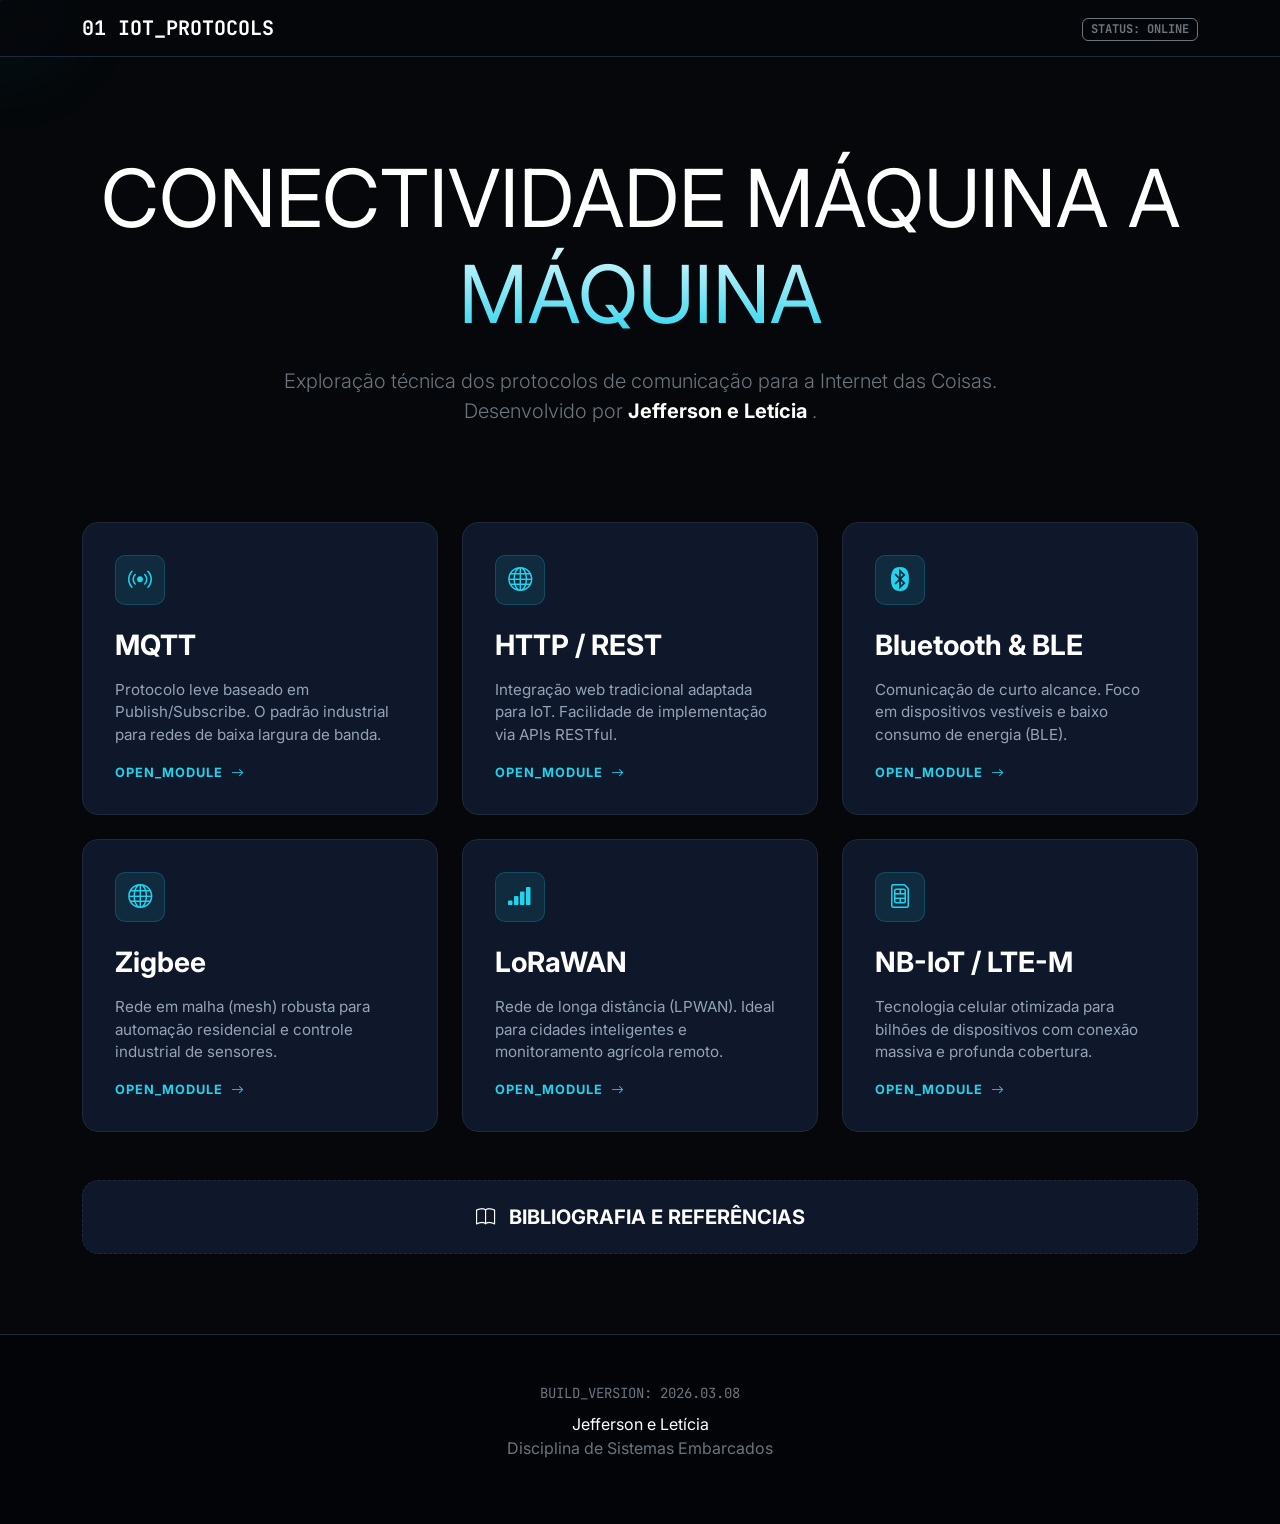
==== index.html @ f42159b2 "Add files via upload" ====
<!DOCTYPE html>
<html lang="pt-br">

<head>
    <meta charset="UTF-8">
    <meta name="viewport" content="width=device-width, initial-scale=1.0">
    <title>IoT Protocols | Jefferson e Letícia</title>
    <link href="https://cdn.jsdelivr.net/npm/bootstrap@5.3.0/dist/css/bootstrap.min.css" rel="stylesheet">
    <link rel="stylesheet" href="https://cdn.jsdelivr.net/npm/bootstrap-icons@1.11.1/font/bootstrap-icons.css">
    <link rel="icon" type="image/x-icon" href="https://cdn-icons-png.flaticon.com/512/2103/2103633.png">
    <link
        href="https://fonts.googleapis.com/css2?family=JetBrains+Mono:wght@400;700&family=Inter:wght@400;800&display=swap"
        rel="stylesheet">

    <link rel="stylesheet" href="css/style.css">

</head>

<body>

    <div id="cursor-glow" class="glow-point"></div>

    <nav class="navbar navbar-expand-lg navbar-dark fixed-top">
        <div class="container">
            <a class="navbar-brand code-font fw-bold" href="index.html">
                <span class="text-cyan">01</span> IOT_PROTOCOLS
            </a>
            <div class="ms-auto d-none d-md-block">
                <span class="badge border border-secondary text-secondary code-font">STATUS: ONLINE</span>
            </div>
        </div>
    </nav>

    <header class="container text-center" style="padding-top: 150px; padding-bottom: 80px;">
        <h1 class="hero-title mb-4">CONECTIVIDADE MÁQUINA A MÁQUINA</h1>
        <p class="lead text-secondary mx-auto col-md-8">
            Exploração técnica dos protocolos de comunicação para a Internet das Coisas.
            Desenvolvido por <span class="text-white fw-bold"> Jefferson e Letícia </span>.
        </p>
    </header>

    <main class="container">
        <div class="row g-4">

            <div class="col-lg-4 col-md-6">
                <a href="mqtt.html" class="iot-card">
                    <div class="icon-hex"><i class="bi bi-broadcast"></i></div>
                    <h3 class="card-title">MQTT</h3>
                    <p class="card-text">Protocolo leve baseado em Publish/Subscribe. O padrão industrial para redes de
                        baixa largura de banda.</p>
                    <div class="btn-link">OPEN_MODULE <i class="bi bi-arrow-right"></i></div>
                </a>
            </div>

            <div class="col-lg-4 col-md-6">
                <a href="http.html" class="iot-card">
                    <div class="icon-hex"><i class="bi bi-globe"></i></div>
                    <h3 class="card-title">HTTP / REST</h3>
                    <p class="card-text">Integração web tradicional adaptada para IoT. Facilidade de implementação via
                        APIs RESTful.</p>
                    <div class="btn-link">OPEN_MODULE <i class="bi bi-arrow-right"></i></div>
                </a>
            </div>

            <div class="col-lg-4 col-md-6">
                <a href="bluetooth.html" class="iot-card">
                    <div class="icon-hex"><i class="bi bi-bluetooth"></i></div>
                    <h3 class="card-title">Bluetooth & BLE</h3>
                    <p class="card-text">Comunicação de curto alcance. Foco em dispositivos vestíveis e baixo consumo de
                        energia (BLE).</p>
                    <div class="btn-link">OPEN_MODULE <i class="bi bi-arrow-right"></i></div>
                </a>
            </div>

            <div class="col-lg-4 col-md-6">
                <a href="zigbee.html" class="iot-card">
                    <div class="icon-hex"><i class="bi bi-globe"></i></div>
                    <h3 class="card-title">Zigbee</h3>
                    <p class="card-text">Rede em malha (mesh) robusta para automação residencial e controle industrial
                        de sensores.</p>
                    <div class="btn-link">OPEN_MODULE <i class="bi bi-arrow-right"></i></div>
                </a>
            </div>

            <div class="col-lg-4 col-md-6">
                <a href="lorawan.html" class="iot-card">
                    <div class="icon-hex"><i class="bi bi-reception-4"></i></div>
                    <h3 class="card-title">LoRaWAN</h3>
                    <p class="card-text">Rede de longa distância (LPWAN). Ideal para cidades inteligentes e
                        monitoramento agrícola remoto.</p>
                    <div class="btn-link">OPEN_MODULE <i class="bi bi-arrow-right"></i></div>
                </a>
            </div>

            <div class="col-lg-4 col-md-6">
                <a href="nb-iot.html" class="iot-card">
                    <div class="icon-hex"><i class="bi bi-sim"></i></div>
                    <h3 class="card-title">NB-IoT / LTE-M</h3>
                    <p class="card-text">Tecnologia celular otimizada para bilhões de dispositivos com conexão massiva e
                        profunda cobertura.</p>
                    <div class="btn-link">OPEN_MODULE <i class="bi bi-arrow-right"></i></div>
                </a>
            </div>

        </div>

        <div class="row mt-5">
            <div class="col-12">
                <a href="referencias.html" class="iot-card text-center py-4 border-dashed"
                    style="border-style: dashed;">
                    <h5 class="card-title mb-0"><i class="bi bi-book me-2"></i> BIBLIOGRAFIA E REFERÊNCIAS</h5>
                </a>
            </div>
        </div>
    </main>

    <footer class="text-center">
        <div class="container">
            <p class="code-font text-secondary small mb-2">BUILD_VERSION: 2026.03.08</p>
            <p class="text-white mb-0">Jefferson e Letícia</p>
            <p class="text-secondary x-small">Disciplina de Sistemas Embarcados</p>
        </div>
    </footer>

    <script src="https://cdn.jsdelivr.net/npm/bootstrap@5.3.0/dist/js/bootstrap.bundle.min.js"></script>
    <script>
        const glow = document.getElementById('cursor-glow');
        document.addEventListener('mousemove', (e) => {
            glow.style.left = e.pageX + 'px';
            glow.style.top = e.pageY + 'px';
        });

        document.querySelectorAll('.iot-card').forEach(card => {
            card.addEventListener('mouseenter', () => {
                glow.style.boxShadow = '0 0 150px 80px rgba(34, 211, 238, 0.2)';
            });
            card.addEventListener('mouseleave', () => {
                glow.style.boxShadow = '0 0 100px 50px rgba(34, 211, 238, 0.1)';
            });
        });
    </script>
</body>

</html>
---- css/style.css ----
:root {
    --bg: #05070a;
    --card-bg: #0f172a;
    --cyan: #22d3ee;
    --white: #ffffff;
    --gray: #94a3b8;
}

body {
    background-color: var(--bg);
    color: var(--white);
    font-family: 'Inter', sans-serif;
    overflow-x: hidden;
}

.code-font {
    font-family: 'JetBrains Mono', monospace;
}

.navbar {
    background: rgba(5, 7, 10, 0.8);
    backdrop-filter: blur(10px);
    border-bottom: 1px solid #1e293b;
}

.hero-title {
    font-size: clamp(2.5rem, 8vw, 5rem);
    font-weight: 400;
    background: linear-gradient(to bottom, #ffffff 40%, #22d3ee 100%);
    -webkit-background-clip: text;
    background-clip: text;
    -webkit-text-fill-color: transparent;
    color: transparent;
}

.iot-card {
    background: var(--card-bg);
    border: 1px solid #1e293b;
    border-radius: 16px;
    padding: 2rem;
    height: 100%;
    transition: all 0.3s ease;
    position: relative;
    text-decoration: none;
    display: flex;
    flex-direction: column;
}

.iot-card:hover {
    border-color: var(--cyan);
    transform: translateY(-5px);
    box-shadow: 0 0 30px rgba(34, 211, 238, 0.1);
}

.icon-hex {
    width: 50px;
    height: 50px;
    background: rgba(34, 211, 238, 0.1);
    color: var(--cyan);
    display: flex;
    align-items: center;
    justify-content: center;
    border-radius: 10px;
    margin-bottom: 1.5rem;
    font-size: 1.5rem;
    border: 1px solid rgba(34, 211, 238, 0.2);
}

.card-title {
    color: var(--white);
    font-weight: 700;
    margin-bottom: 1rem;
}

.card-text {
    color: var(--gray);
    font-size: 0.95rem;
    line-height: 1.5;
}

.btn-link {
    margin-top: auto;
    color: var(--cyan);
    text-decoration: none;
    font-weight: 700;
    font-size: 0.8rem;
    letter-spacing: 1px;
    display: flex;
    align-items: center;
    gap: 8px;
}

footer {
    border-top: 1px solid #1e293b;
    padding: 3rem 0;
    margin-top: 5rem;
    background: #020408;
}

.glow-point {
    position: absolute;
    width: 1px;
    height: 1px;
    background: var(--cyan);
    box-shadow: 0 0 100px 50px rgba(34, 211, 238, 0.1);
    z-index: -1;
    pointer-events: none;
}
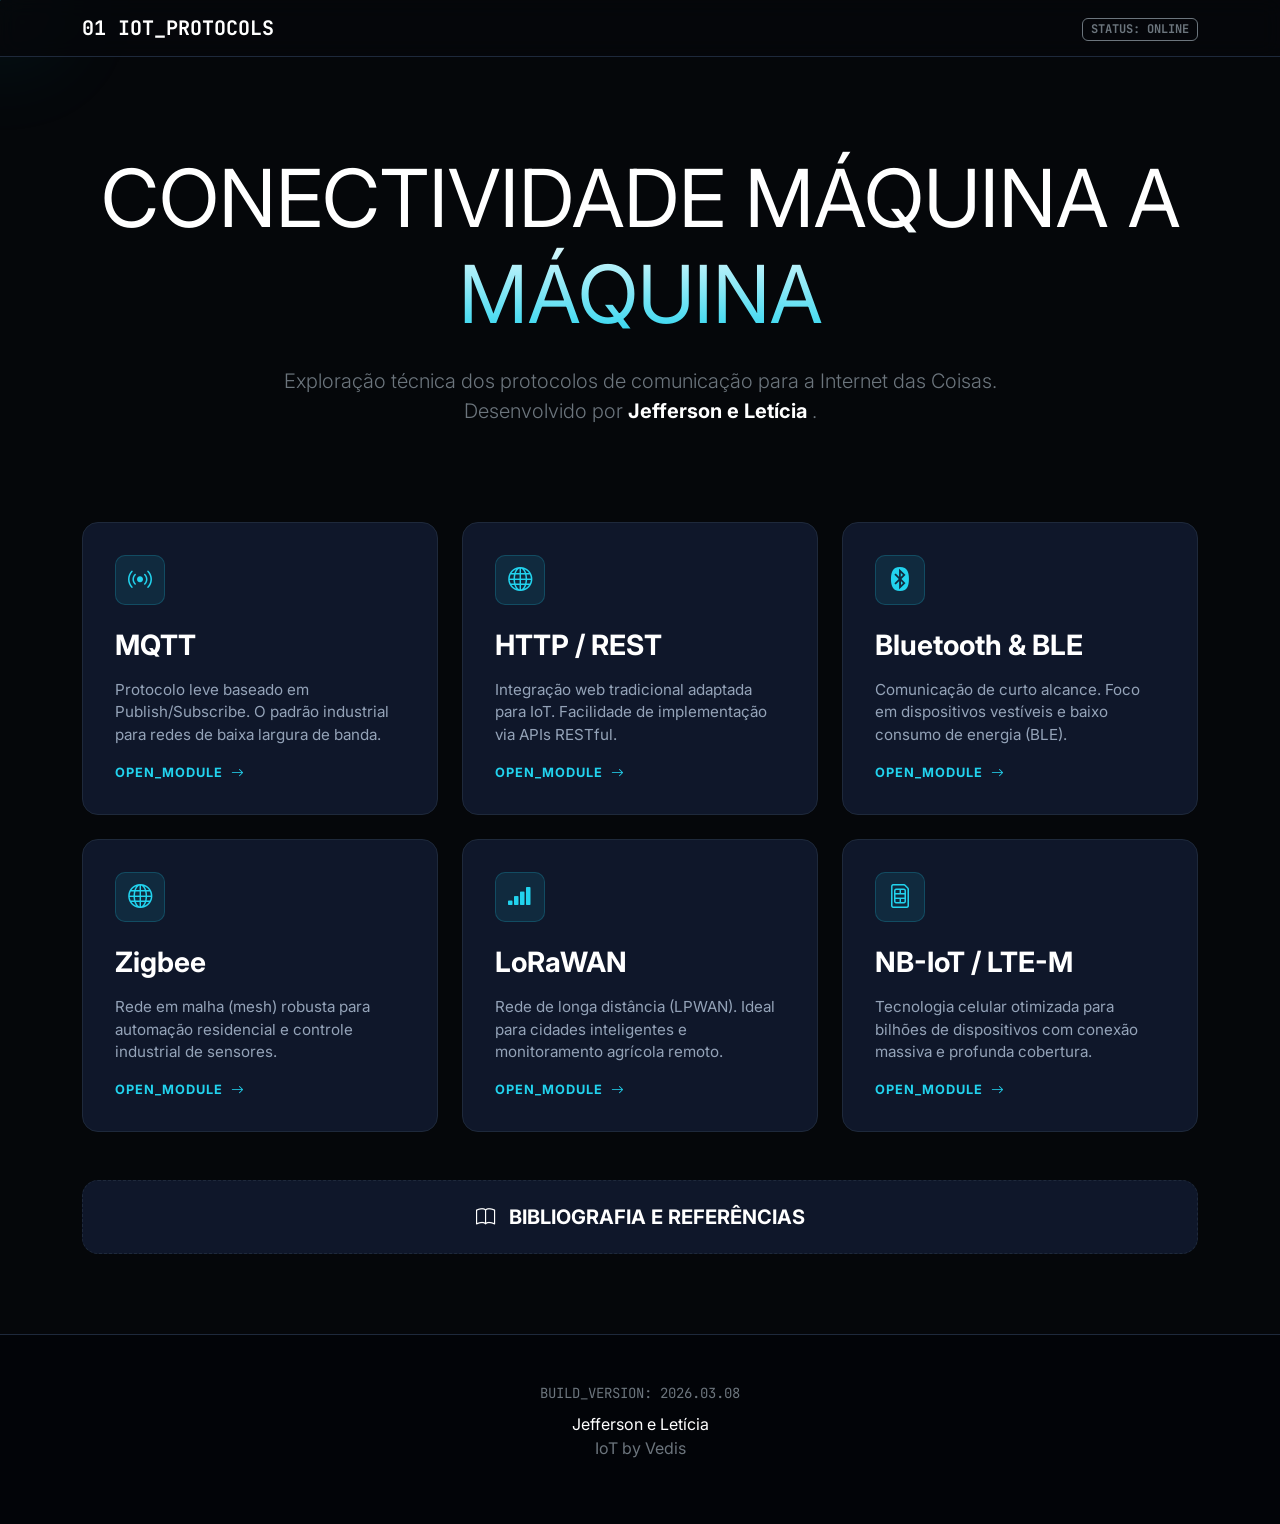
==== commit 20525171: "Update index.html" ====
--- a/index.html
+++ b/index.html
@@ -118,7 +118,7 @@
         <div class="container">
             <p class="code-font text-secondary small mb-2">BUILD_VERSION: 2026.03.08</p>
             <p class="text-white mb-0">Jefferson e Letícia</p>
-            <p class="text-secondary x-small">Disciplina de Sistemas Embarcados</p>
+            <p class="text-secondary x-small">IoT by Vedis</p>
         </div>
     </footer>
 
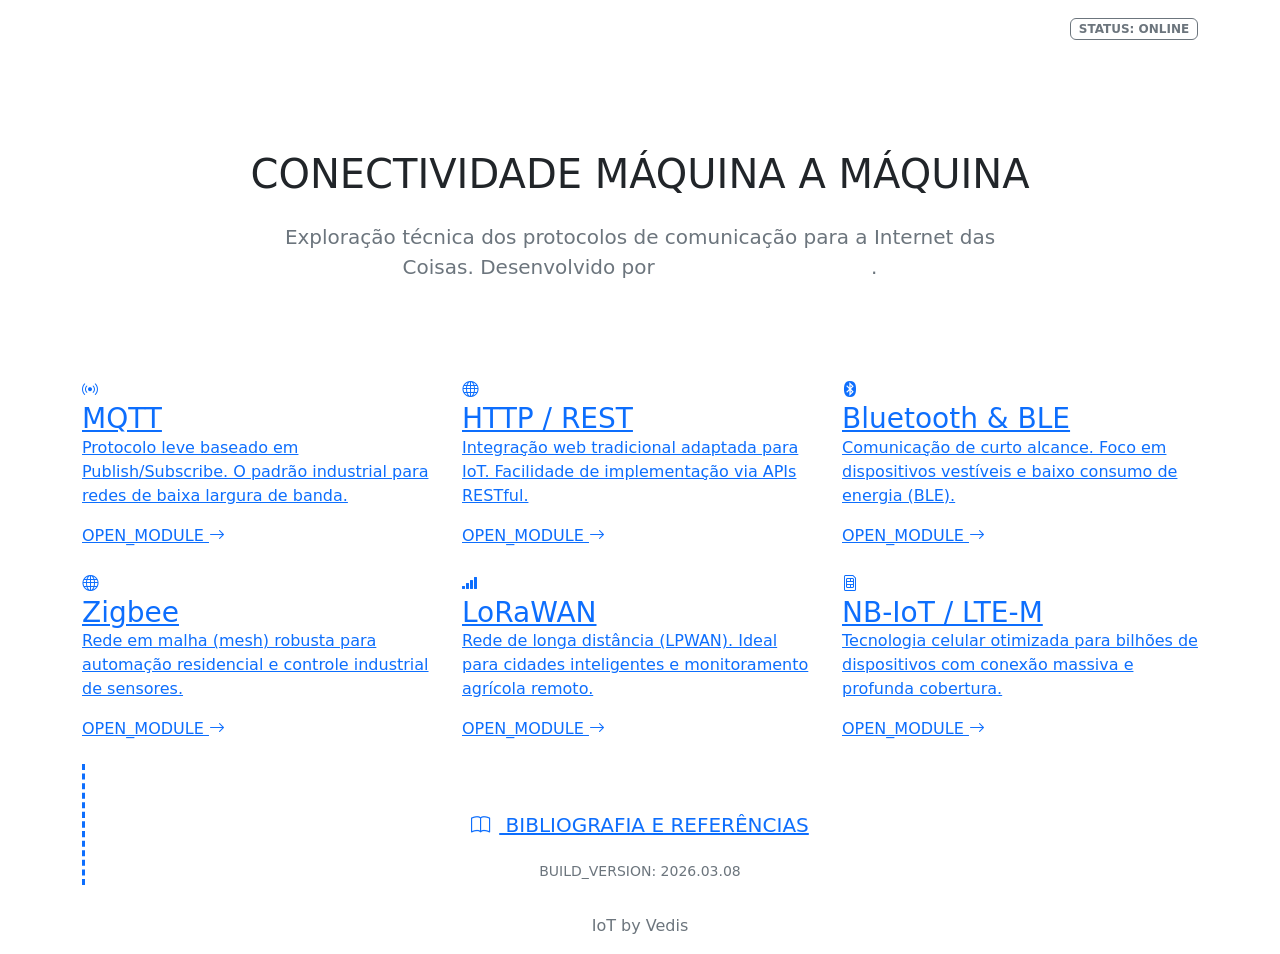
==== commit b2c3a015: "Fix HTML encoding issues in index.html" ====
--- a/index.html
+++ b/index.html
@@ -12,7 +12,7 @@
         href="https://fonts.googleapis.com/css2?family=JetBrains+Mono:wght@400;700&family=Inter:wght@400;800&display=swap"
         rel="stylesheet">
 
-    <link rel="stylesheet" href="css/style.css">
+
 
 </head>
 
@@ -122,23 +122,8 @@
         </div>
     </footer>
 
-    <script src="https://cdn.jsdelivr.net/npm/bootstrap@5.3.0/dist/js/bootstrap.bundle.min.js"></script>
-    <script>
-        const glow = document.getElementById('cursor-glow');
-        document.addEventListener('mousemove', (e) => {
-            glow.style.left = e.pageX + 'px';
-            glow.style.top = e.pageY + 'px';
-        });
-
-        document.querySelectorAll('.iot-card').forEach(card => {
-            card.addEventListener('mouseenter', () => {
-                glow.style.boxShadow = '0 0 150px 80px rgba(34, 211, 238, 0.2)';
-            });
-            card.addEventListener('mouseleave', () => {
-                glow.style.boxShadow = '0 0 100px 50px rgba(34, 211, 238, 0.1)';
-            });
-        });
-    </script>
 </body>
 
-</html>+
+</html>
+
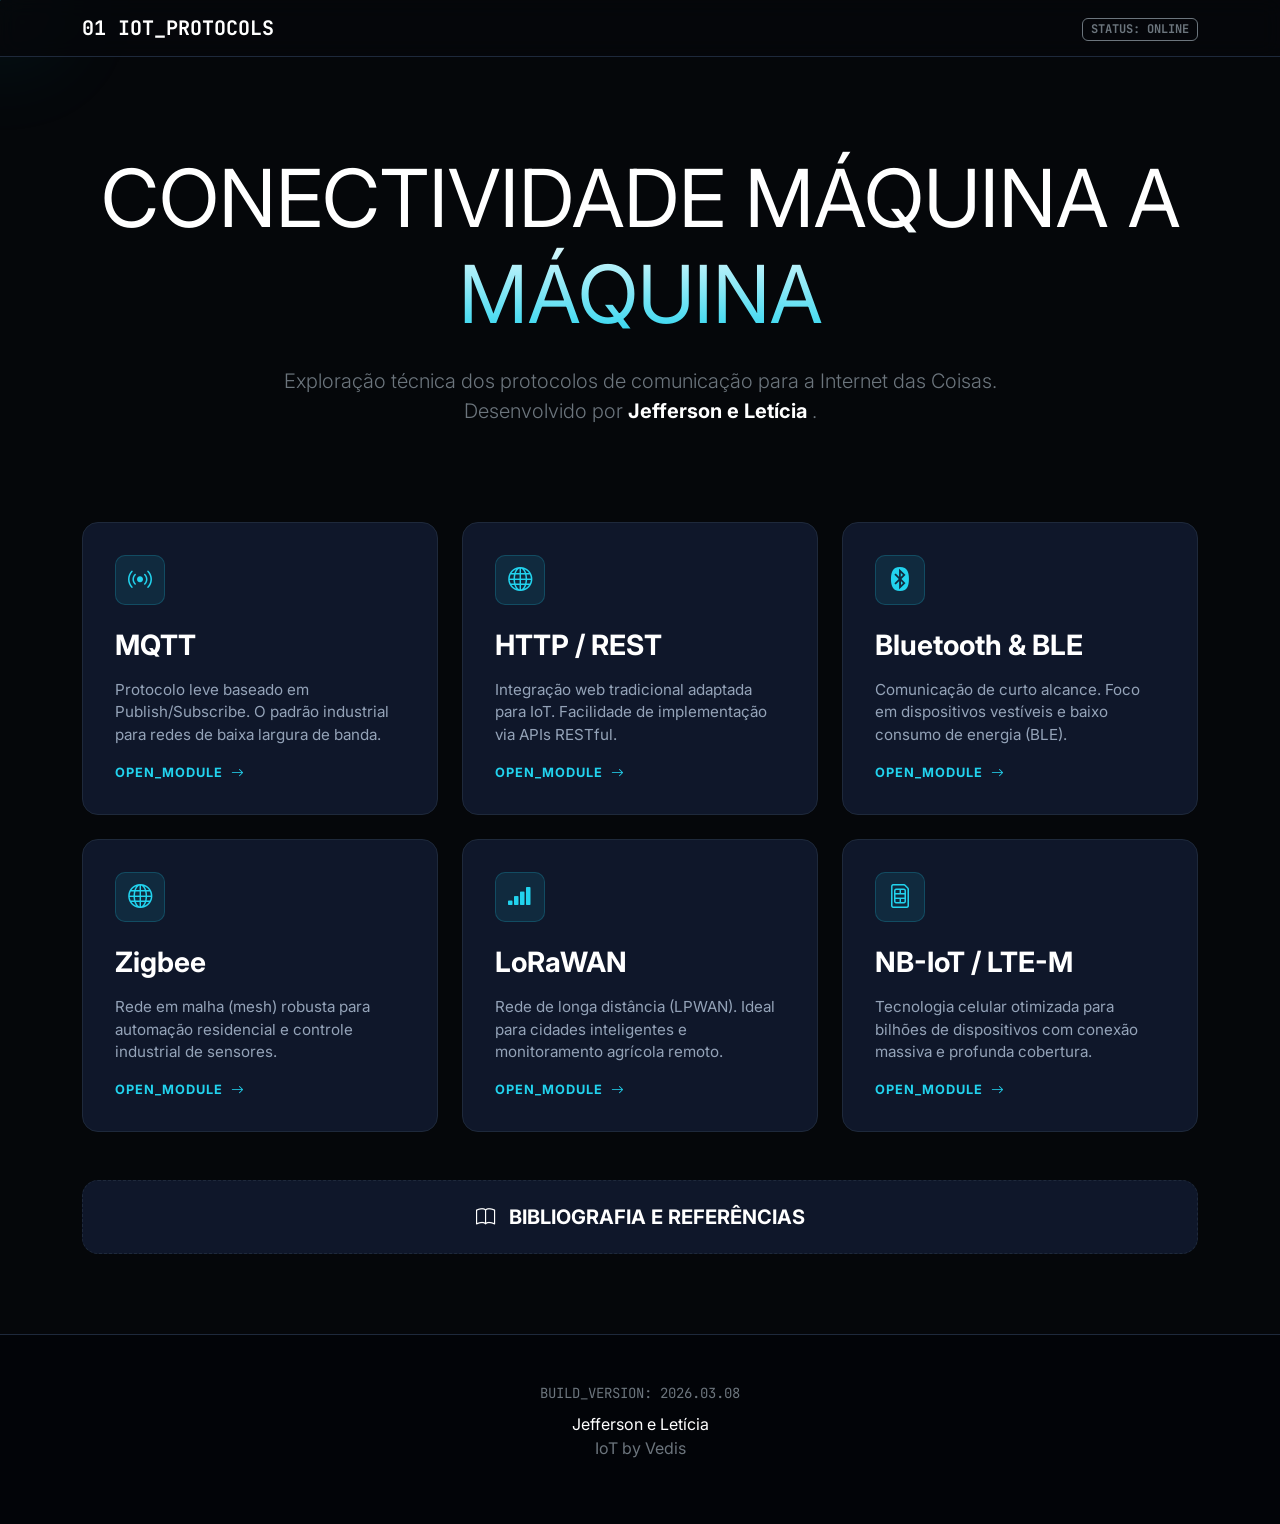
==== commit 642b2f7c: "Link custom stylesheet in index.html Added a link to the custom stylesheet for additional styles." ====
--- a/index.html
+++ b/index.html
@@ -11,7 +11,7 @@
     <link
         href="https://fonts.googleapis.com/css2?family=JetBrains+Mono:wght@400;700&family=Inter:wght@400;800&display=swap"
         rel="stylesheet">
-
+    <link rel="stylesheet" href="css/style.css">
 
 
 </head>
@@ -127,3 +127,4 @@
 
 </html>
 
+
--- a/css/style.css
+++ b/css/style.css
@@ -0,0 +1,104 @@
+:root {
+    --bg: #05070a;
+    --card-bg: #0f172a;
+    --cyan: #22d3ee;
+    --white: #ffffff;
+    --gray: #94a3b8;
+}
+
+body {
+    background-color: var(--bg);
+    color: var(--white);
+    font-family: 'Inter', sans-serif;
+    overflow-x: hidden;
+}
+
+.code-font {
+    font-family: 'JetBrains Mono', monospace;
+}
+
+.navbar {
+    background: rgba(5, 7, 10, 0.8);
+    backdrop-filter: blur(10px);
+    border-bottom: 1px solid #1e293b;
+}
+
+.hero-title {
+    font-size: clamp(2.5rem, 8vw, 5rem);
+    font-weight: 400;
+    background: linear-gradient(to bottom, #ffffff 40%, #22d3ee 100%);
+    -webkit-background-clip: text;
+    background-clip: text;
+    -webkit-text-fill-color: transparent;
+    color: transparent;
+}
+
+.iot-card {
+    background: var(--card-bg);
+    border: 1px solid #1e293b;
+    border-radius: 16px;
+    padding: 2rem;
+    height: 100%;
+    transition: all 0.3s ease;
+    position: relative;
+    text-decoration: none;
+    display: flex;
+    flex-direction: column;
+}
+
+
+.icon-hex {
+    width: 50px;
+    height: 50px;
+    background: rgba(34, 211, 238, 0.1);
+    color: var(--cyan);
+    display: flex;
+    align-items: center;
+    justify-content: center;
+    border-radius: 10px;
+    margin-bottom: 1.5rem;
+    font-size: 1.5rem;
+    border: 1px solid rgba(34, 211, 238, 0.2);
+}
+
+.card-title {
+    color: var(--white);
+    font-weight: 700;
+    margin-bottom: 1rem;
+}
+
+.card-text {
+    color: var(--gray);
+    font-size: 0.95rem;
+    line-height: 1.5;
+}
+
+.btn-link {
+    margin-top: auto;
+    color: var(--cyan);
+    text-decoration: none;
+    font-weight: 700;
+    font-size: 0.8rem;
+    letter-spacing: 1px;
+    display: flex;
+    align-items: center;
+    gap: 8px;
+}
+
+footer {
+    border-top: 1px solid #1e293b;
+    padding: 3rem 0;
+    margin-top: 5rem;
+    background: #020408;
+}
+
+.glow-point {
+    position: absolute;
+    width: 1px;
+    height: 1px;
+    background: var(--cyan);
+    box-shadow: 0 0 100px 50px rgba(34, 211, 238, 0.1);
+    z-index: -1;
+    pointer-events: none;
+
+}
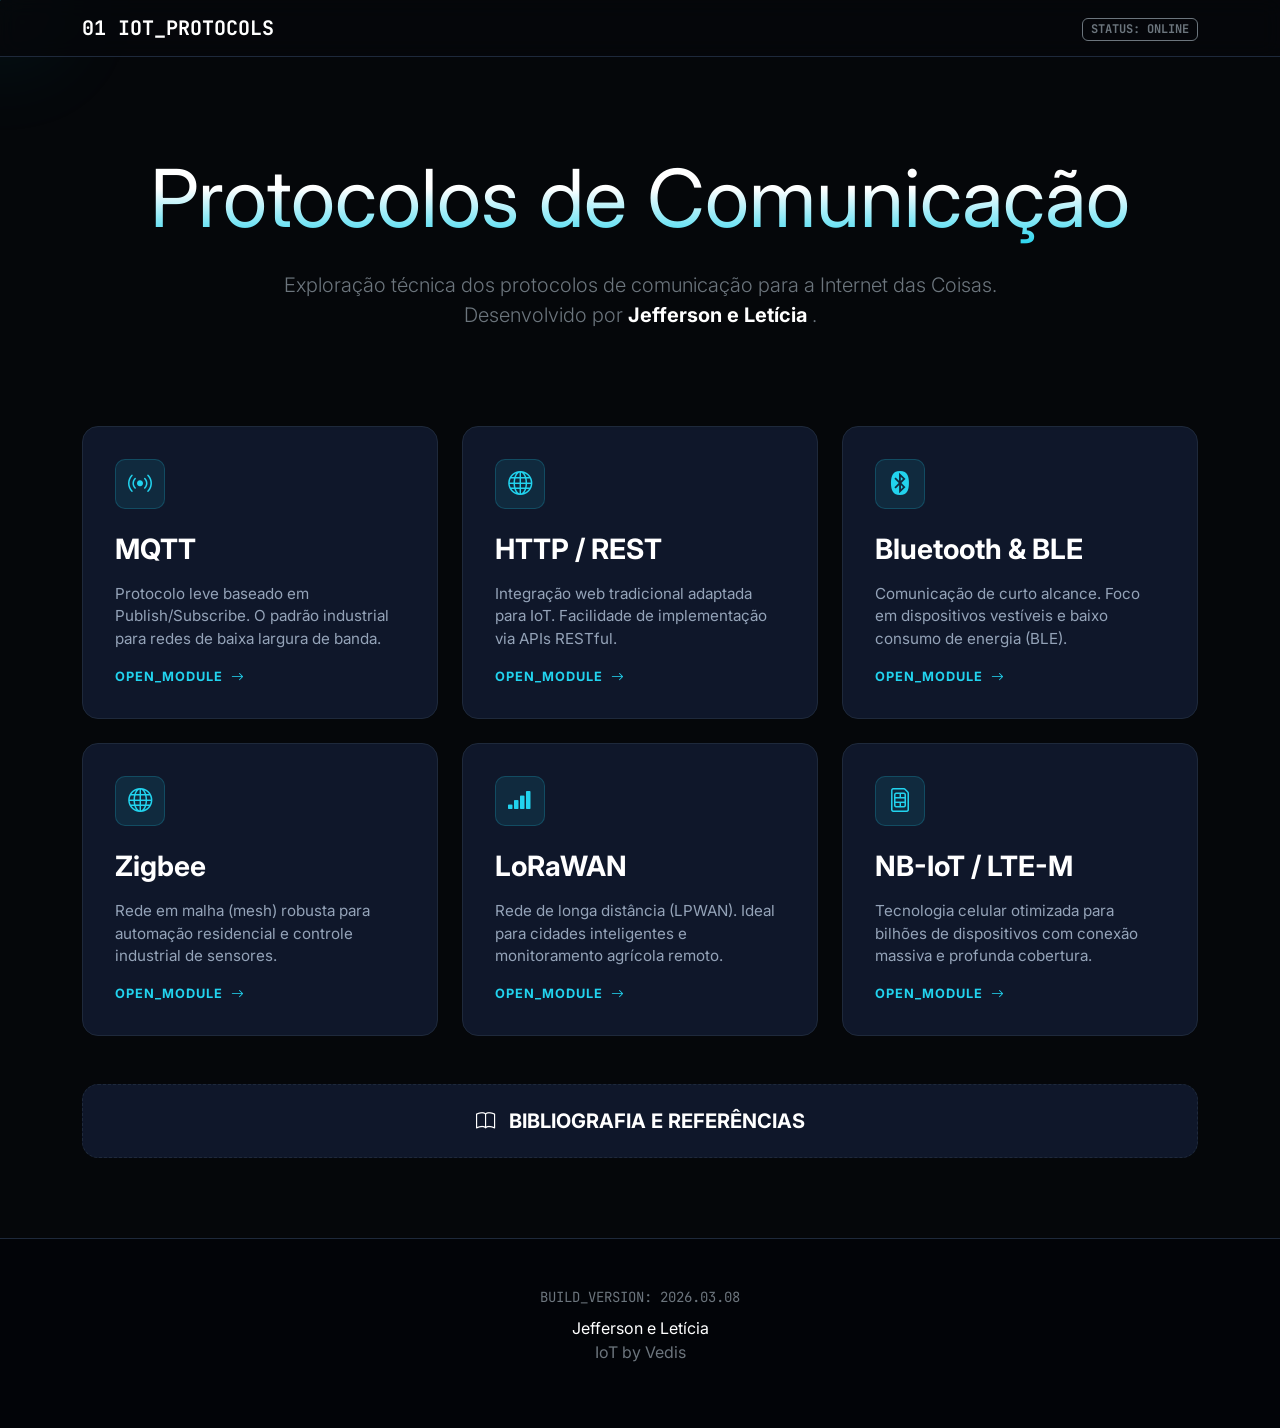
==== commit bc719d4b: "Fix HTML formatting and update header content" ====
--- a/index.html
+++ b/index.html
@@ -32,7 +32,7 @@
     </nav>
 
     <header class="container text-center" style="padding-top: 150px; padding-bottom: 80px;">
-        <h1 class="hero-title mb-4">CONECTIVIDADE MÁQUINA A MÁQUINA</h1>
+        <h1 class="hero-title mb-4">Protocolos de Comunicação</h1>
         <p class="lead text-secondary mx-auto col-md-8">
             Exploração técnica dos protocolos de comunicação para a Internet das Coisas.
             Desenvolvido por <span class="text-white fw-bold"> Jefferson e Letícia </span>.
@@ -128,3 +128,4 @@
 </html>
 
 
+
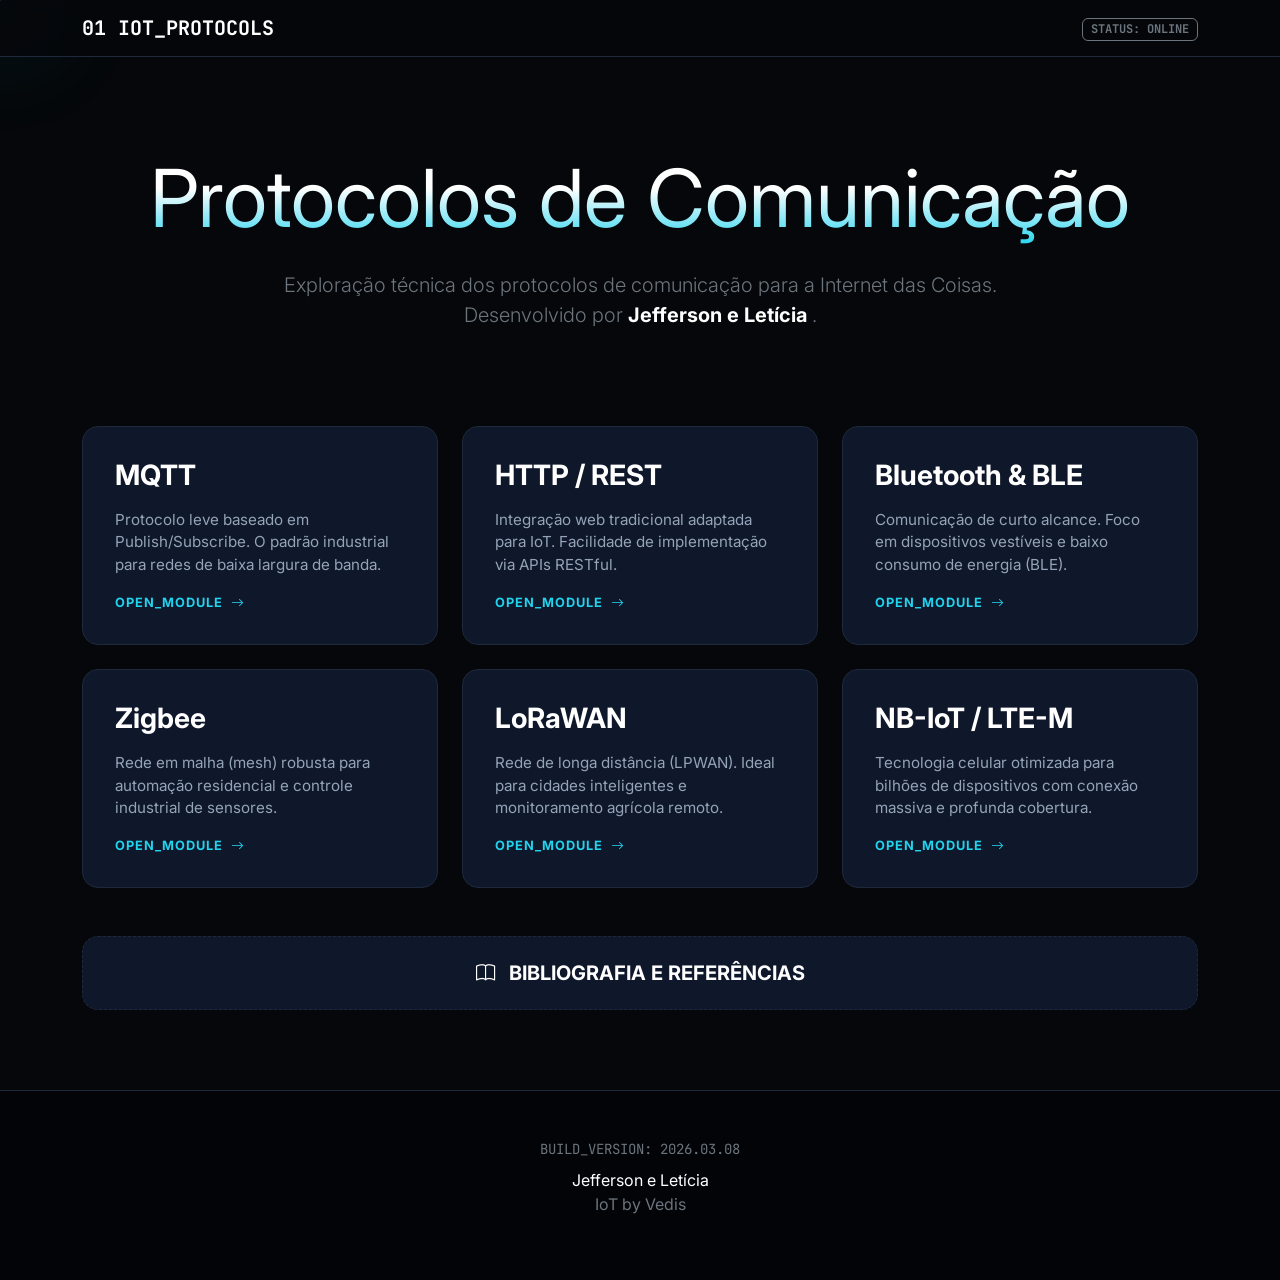
==== commit 02b6bba7: "Fix HTML formatting and structure" ====
--- a/index.html
+++ b/index.html
@@ -44,7 +44,7 @@
 
             <div class="col-lg-4 col-md-6">
                 <a href="mqtt.html" class="iot-card">
-                    <div class="icon-hex"><i class="bi bi-broadcast"></i></div>
+                   
                     <h3 class="card-title">MQTT</h3>
                     <p class="card-text">Protocolo leve baseado em Publish/Subscribe. O padrão industrial para redes de
                         baixa largura de banda.</p>
@@ -54,7 +54,7 @@
 
             <div class="col-lg-4 col-md-6">
                 <a href="http.html" class="iot-card">
-                    <div class="icon-hex"><i class="bi bi-globe"></i></div>
+                    
                     <h3 class="card-title">HTTP / REST</h3>
                     <p class="card-text">Integração web tradicional adaptada para IoT. Facilidade de implementação via
                         APIs RESTful.</p>
@@ -64,7 +64,7 @@
 
             <div class="col-lg-4 col-md-6">
                 <a href="bluetooth.html" class="iot-card">
-                    <div class="icon-hex"><i class="bi bi-bluetooth"></i></div>
+                    
                     <h3 class="card-title">Bluetooth & BLE</h3>
                     <p class="card-text">Comunicação de curto alcance. Foco em dispositivos vestíveis e baixo consumo de
                         energia (BLE).</p>
@@ -74,7 +74,7 @@
 
             <div class="col-lg-4 col-md-6">
                 <a href="zigbee.html" class="iot-card">
-                    <div class="icon-hex"><i class="bi bi-globe"></i></div>
+                
                     <h3 class="card-title">Zigbee</h3>
                     <p class="card-text">Rede em malha (mesh) robusta para automação residencial e controle industrial
                         de sensores.</p>
@@ -84,7 +84,7 @@
 
             <div class="col-lg-4 col-md-6">
                 <a href="lorawan.html" class="iot-card">
-                    <div class="icon-hex"><i class="bi bi-reception-4"></i></div>
+                   
                     <h3 class="card-title">LoRaWAN</h3>
                     <p class="card-text">Rede de longa distância (LPWAN). Ideal para cidades inteligentes e
                         monitoramento agrícola remoto.</p>
@@ -94,7 +94,7 @@
 
             <div class="col-lg-4 col-md-6">
                 <a href="nb-iot.html" class="iot-card">
-                    <div class="icon-hex"><i class="bi bi-sim"></i></div>
+                   
                     <h3 class="card-title">NB-IoT / LTE-M</h3>
                     <p class="card-text">Tecnologia celular otimizada para bilhões de dispositivos com conexão massiva e
                         profunda cobertura.</p>
@@ -129,3 +129,4 @@
 
 
 
+
